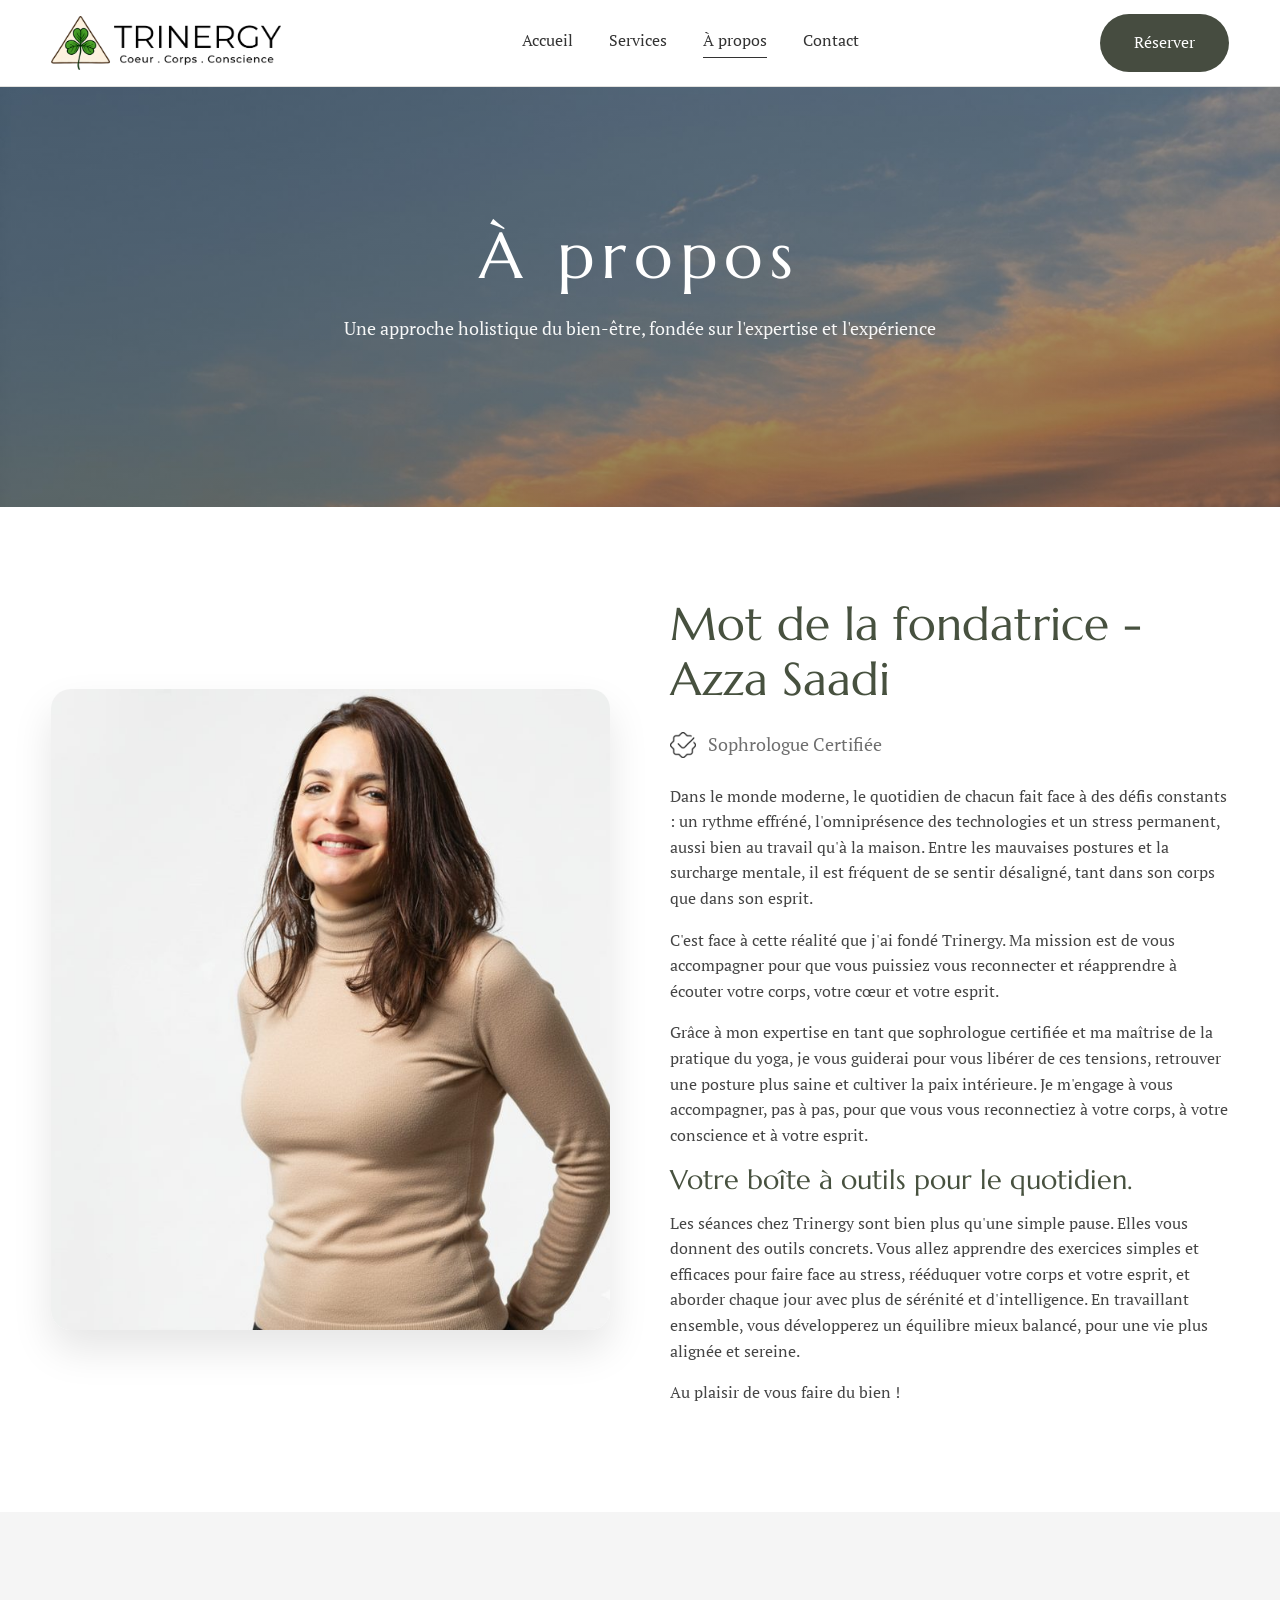
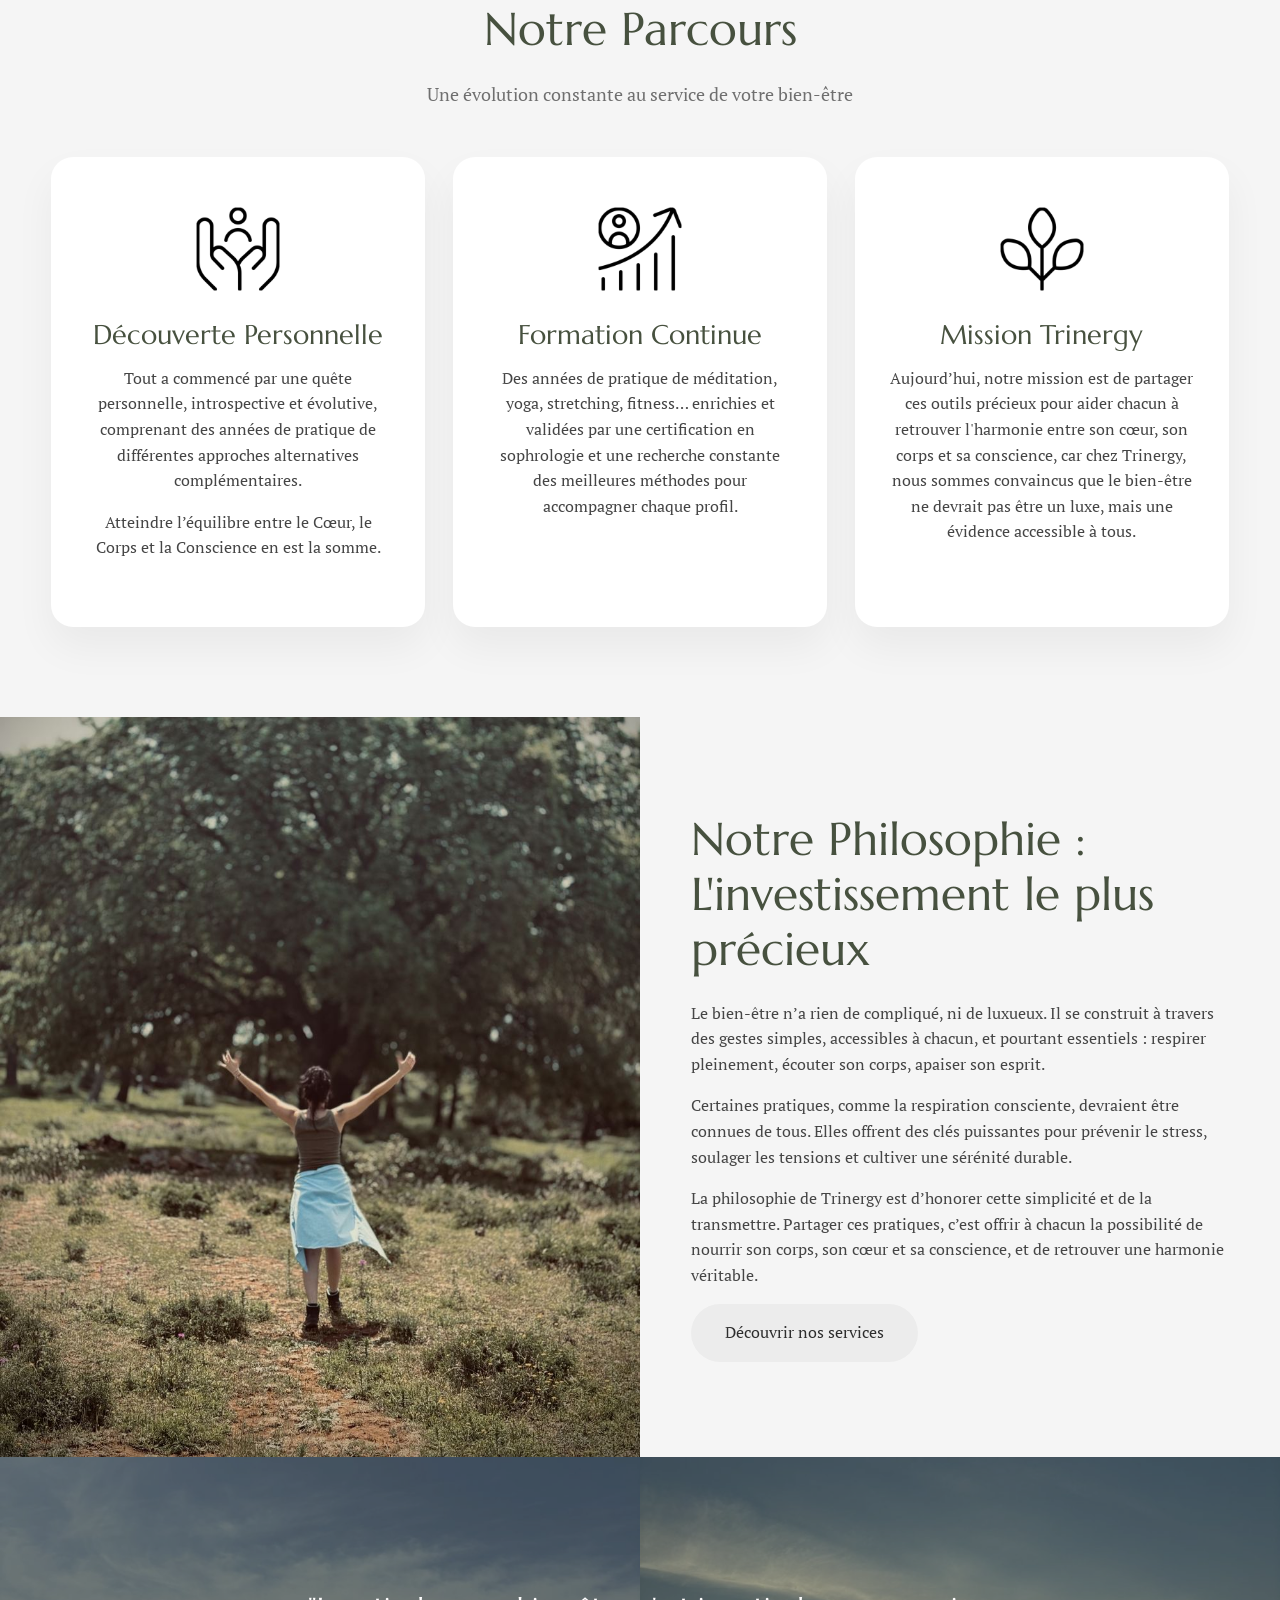
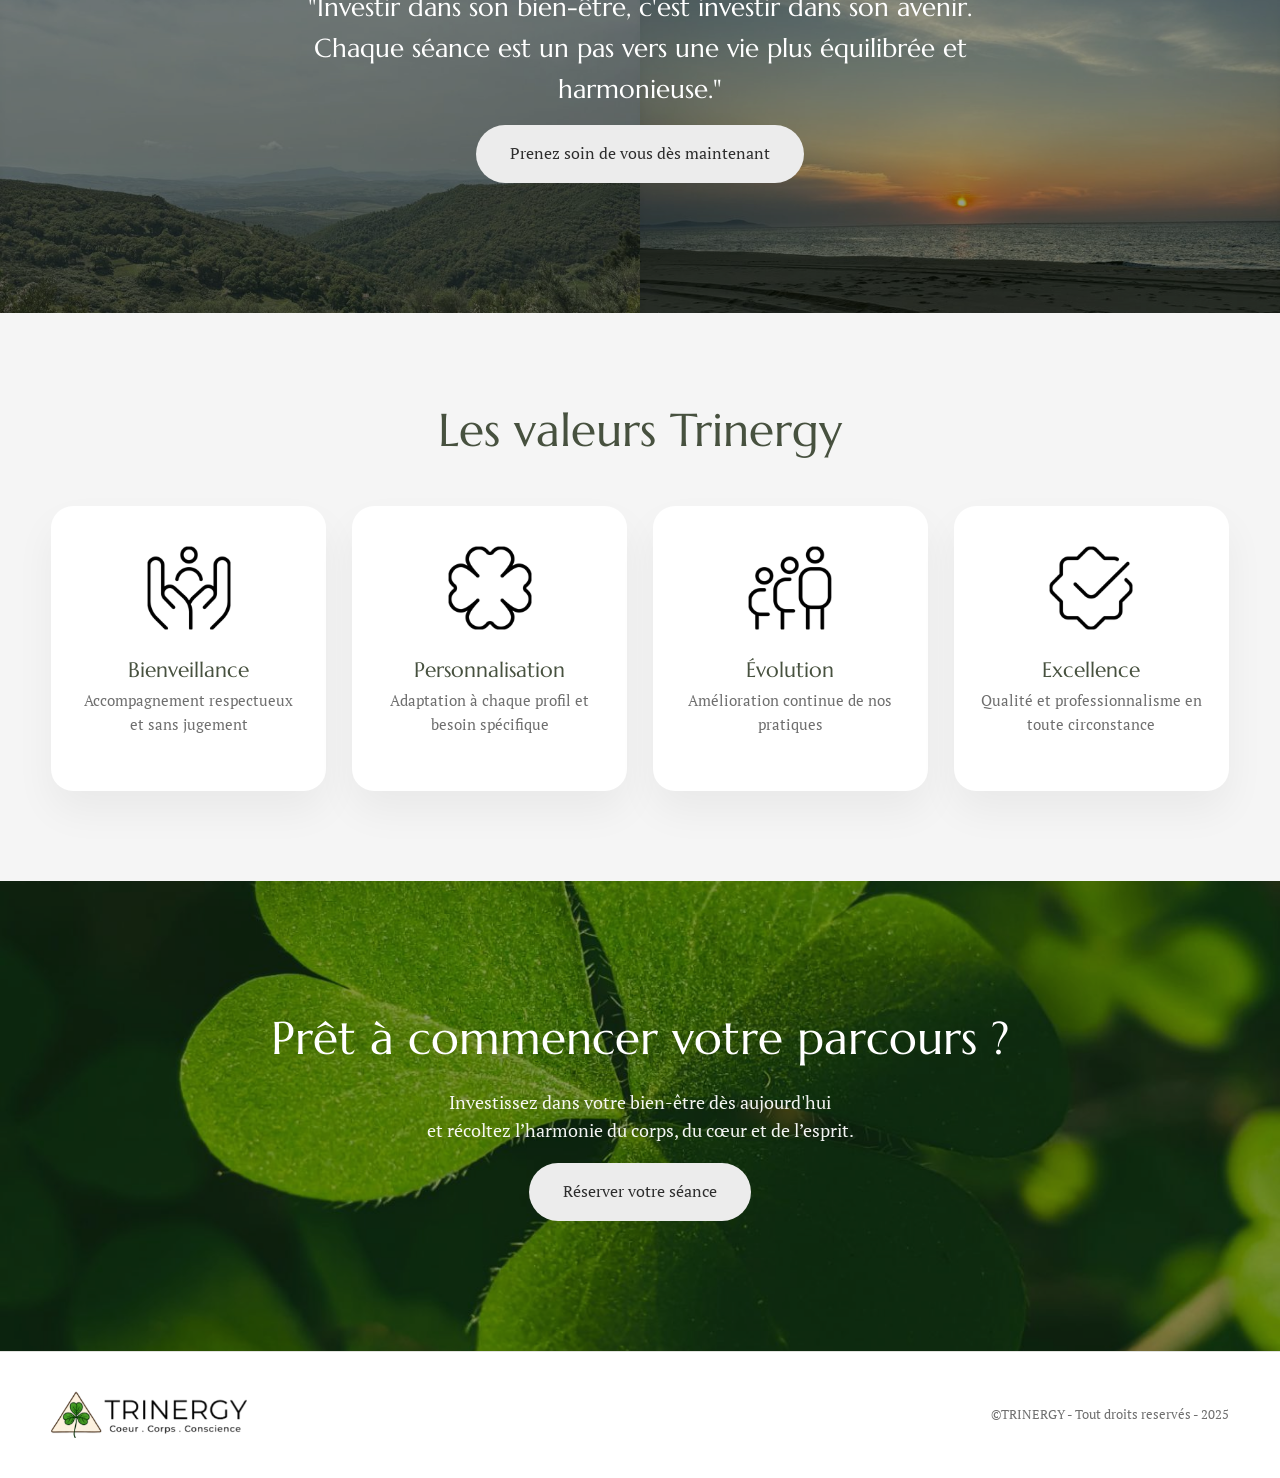
==== about.html @ 1ec33728 "Add files via upload" ====
<!DOCTYPE html>
<html lang="fr">
<head>
<meta charset="UTF-8">
<meta name="viewport" content="width=device-width, initial-scale=1.0">
<title>TRINERGY - À propos</title>
<meta name="description" content="Découvrez l'histoire de Trinergy et de sa fondatrice Azza Saadi, sophrologue certifiée, ainsi que la philosophie et les valeurs de la marque.">
<link rel="icon" href="images/favicon.png" type="image/png">
<link rel="stylesheet" href="css/style.css">
</head>
<body>

<header class="site-header">
  <div class="container">
    <a href="index.html" class="logo"><img src="images/logo.png" alt="Trinergy - Coeur . Corps . Conscience"></a>
    <nav class="main-nav">
      <a href="index.html">Accueil</a>
      <a href="services.html">Services</a>
      <a href="about.html" class="active">À propos</a>
      <a href="contact.html">Contact</a>
      <a href="contact.html" class="btn btn-dark mobile-cta">Réserver</a>
    </nav>
    <div class="header-actions">
      <a href="contact.html" class="btn btn-dark">Réserver</a>
      <button class="nav-toggle" aria-label="Menu" aria-expanded="false"><span></span><span></span></button>
    </div>
  </div>
</header>

<section class="hero hero-small" style="background-image:url('images/hero-about.jpg');">
  <div class="hero-content">
    <h1>À propos</h1>
    <p class="sub">Une approche holistique du bien-être, fondée sur l'expertise et l'expérience</p>
  </div>
</section>

<section class="section">
  <div class="container split">
    <div>
      <img class="founder-photo" src="images/azza-saadi.jpg" alt="Azza Saadi, fondatrice de Trinergy">
    </div>
    <div>
      <h2>Mot de la fondatrice - Azza Saadi</h2>
      <p class="founder-subtitle">
        <img src="images/icon-value-excellence.png" alt="">
        Sophrologue Certifiée
      </p>
      <p>Dans le monde moderne, le quotidien de chacun fait face à des défis constants : un rythme effréné, l'omniprésence des technologies et un stress permanent, aussi bien au travail qu'à la maison. Entre les mauvaises postures et la surcharge mentale, il est fréquent de se sentir désaligné, tant dans son corps que dans son esprit.</p>
      <p>C'est face à cette réalité que j'ai fondé Trinergy. Ma mission est de vous accompagner pour que vous puissiez vous reconnecter et réapprendre à écouter votre corps, votre cœur et votre esprit.</p>
      <p>Grâce à mon expertise en tant que sophrologue certifiée et ma maîtrise de la pratique du yoga, je vous guiderai pour vous libérer de ces tensions, retrouver une posture plus saine et cultiver la paix intérieure. Je m'engage à vous accompagner, pas à pas, pour que vous vous reconnectiez à votre corps, à votre conscience et à votre esprit.</p>
      <h3>Votre boîte à outils pour le quotidien.</h3>
      <p>Les séances chez Trinergy sont bien plus qu'une simple pause. Elles vous donnent des outils concrets. Vous allez apprendre des exercices simples et efficaces pour faire face au stress, rééduquer votre corps et votre esprit, et aborder chaque jour avec plus de sérénité et d'intelligence. En travaillant ensemble, vous développerez un équilibre mieux balancé, pour une vie plus alignée et sereine.</p>
      <p>Au plaisir de vous faire du bien !</p>
    </div>
  </div>
</section>

<section class="section bg-alt">
  <div class="container text-center">
    <h2>Notre Parcours</h2>
    <p class="lede">Une évolution constante au service de votre bien-être</p>
    <div class="parcours-grid">
      <div class="parcours-card">
        <div class="icon">
          <img src="images/icon-decouverte.png" alt="Découverte Personnelle">
        </div>
        <h3>Découverte Personnelle</h3>
        <p>Tout a commencé par une quête personnelle, introspective et évolutive, comprenant des années de pratique de différentes approches alternatives complémentaires.</p>
        <p>Atteindre l’équilibre entre le Cœur, le Corps et la Conscience en est la somme.</p>
      </div>
      <div class="parcours-card">
        <div class="icon">
          <img src="images/icon-formation.png" alt="Formation Continue">
        </div>
        <h3>Formation Continue</h3>
        <p>Des années de pratique de méditation, yoga, stretching, fitness… enrichies et validées par une certification en sophrologie et une recherche constante des meilleures méthodes pour accompagner chaque profil.</p>
      </div>
      <div class="parcours-card">
        <div class="icon">
          <img src="images/icon-mission.png" alt="Mission Trinergy">
        </div>
        <h3>Mission Trinergy</h3>
        <p>Aujourd’hui, notre mission est de partager ces outils précieux pour aider chacun à retrouver l'harmonie entre son cœur, son corps et sa conscience, car chez Trinergy, nous sommes convaincus que le bien-être ne devrait pas être un luxe, mais une évidence accessible à tous.</p>
      </div>
    </div>
  </div>
</section>

<section class="holistic-wrap philosophie-wrap">
  <div class="holistic-image-side" style="background-image:url('images/philosophie.jpg');"></div>
  <div class="holistic-text-side">
    <h2>Notre Philosophie : L'investissement le plus précieux</h2>
    <p>Le bien-être n’a rien de compliqué, ni de luxueux. Il se construit à travers des gestes simples, accessibles à chacun, et pourtant essentiels : respirer pleinement, écouter son corps, apaiser son esprit.</p>
    <p>Certaines pratiques, comme la respiration consciente, devraient être connues de tous. Elles offrent des clés puissantes pour prévenir le stress, soulager les tensions et cultiver une sérénité durable.</p>
    <p>La philosophie de Trinergy est d’honorer cette simplicité et de la transmettre. Partager ces pratiques, c’est offrir à chacun la possibilité de nourrir son corps, son cœur et sa conscience, et de retrouver une harmonie véritable.</p>
    <a href="services.html" class="btn btn-light">Découvrir nos services</a>
  </div>
</section>

<section class="cta-band split-photo-band">
  <div class="split-photo-bg">
    <img src="images/about-cta-mountain.jpg" alt="Paysage nature Trinergy">
    <img src="images/about-cta-beach.jpg" alt="Coucher de soleil plage Trinergy">
  </div>
  <div class="container quote-block">
    <blockquote>"Investir dans son bien-être, c'est investir dans son avenir. Chaque séance est un pas vers une vie plus équilibrée et harmonieuse."</blockquote>
    <a href="contact.html" class="btn btn-light">Prenez soin de vous dès maintenant</a>
  </div>
</section>

<section class="section bg-alt">
  <div class="container text-center">
    <h2>Les valeurs Trinergy</h2>
    <div class="values-grid">
      <div class="value-card">
        <div class="icon">
          <img src="images/icon-value-bienveillance.png" alt="Bienveillance">
        </div>
        <h4>Bienveillance</h4>
        <p>Accompagnement respectueux et sans jugement</p>
      </div>
      <div class="value-card">
        <div class="icon">
          <img src="images/icon-value-personnalisation.png" alt="Personnalisation">
        </div>
        <h4>Personnalisation</h4>
        <p>Adaptation à chaque profil et besoin spécifique</p>
      </div>
      <div class="value-card">
        <div class="icon">
          <img src="images/icon-value-evolution.png" alt="Évolution">
        </div>
        <h4>Évolution</h4>
        <p>Amélioration continue de nos pratiques</p>
      </div>
      <div class="value-card">
        <div class="icon">
          <img src="images/icon-value-excellence.png" alt="Excellence">
        </div>
        <h4>Excellence</h4>
        <p>Qualité et professionnalisme en toute circonstance</p>
      </div>
    </div>
  </div>
</section>

<section class="cta-band" style="background-image:url('images/cta-clover.jpg');">
  <div class="container">
    <h2>Prêt à commencer votre parcours ?</h2>
    <p>Investissez dans votre bien-être dès aujourd'hui<br>et récoltez l’harmonie du corps, du cœur et de l’esprit.</p>
    <a href="contact.html" class="btn btn-light">Réserver votre séance</a>
  </div>
</section>

<footer class="site-footer">
  <div class="container">
    <a href="index.html" class="logo"><img src="images/logo.png" alt="Trinergy"></a>
    <small>©TRINERGY - Tout droits reservés - 2025</small>
  </div>
</footer>

<script src="js/main.js"></script>
</body>
</html>
---- css/style.css ----
/* ==========================================================================
   TRINERGY — feuille de style principale
   ========================================================================== */

@import url('https://fonts.googleapis.com/css2?family=Marcellus&family=PT+Serif:wght@400;700&display=swap');

:root{
  --bg: #f5f5f5;
  --white: #ffffff;
  --text: #454545;
  --text-light: #6f6f6f;
  --heading: #47513f;
  --accent: #899278;
  --accent-dark: #464c40;
  --border: #e2e2df;
  --font-heading: 'Marcellus', 'Times New Roman', serif;
  --font-body: 'PT Serif', Georgia, serif;
  --max-width: 1440px;
  --card-icon-size: 84px;
  --card-icon-gap: 28px;
  --container-inset: max(4vw, calc((100vw - var(--max-width)) / 2 + 4vw));
}

*{ box-sizing: border-box; }

html{ scroll-behavior: smooth; }

body{
  margin: 0;
  font-family: var(--font-body);
  color: var(--text);
  background: var(--white);
  line-height: 1.6;
  -webkit-font-smoothing: antialiased;
}

img{ max-width: 100%; display: block; }

a{ color: inherit; text-decoration: none; }

h1,h2,h3,h4{
  font-family: var(--font-heading);
  color: var(--heading);
  font-weight: 400;
  margin: 0 0 .5em;
  line-height: 1.2;
}

h1{ font-size: clamp(2.4rem, 5vw, 4.4rem); }
h2{ font-size: clamp(1.9rem, 3.6vw, 3rem); }
h3{ font-size: clamp(1.3rem, 2.2vw, 1.7rem); }

p{ margin: 0 0 1em; }

.container{
  max-width: var(--max-width);
  margin: 0 auto;
  padding: 0 4vw;
}

.section{ padding: 90px 0; }
.section.bg-alt{ background: var(--bg); }

.text-center{ text-align: center; }
.eyebrow{
  display:block;
  text-transform: none;
  letter-spacing: .04em;
  color: var(--accent);
  font-family: var(--font-heading);
  font-size: 1.05rem;
  margin-bottom: .4em;
}
.lede{
  max-width: 720px;
  margin: 0 auto 3rem;
  color: var(--text-light);
  font-size: 1.15rem;
  text-align: center;
}

/* Buttons
   ========================================================================== */
.btn{
  display: inline-block;
  padding: 16px 34px;
  border-radius: 300px;
  font-family: var(--font-body);
  font-size: 1rem;
  border: none;
  cursor: pointer;
  transition: transform .18s ease, background .18s ease, box-shadow .18s ease;
}
.btn-dark{
  background: var(--accent-dark);
  color: var(--white);
}
.btn-dark:hover{ background:#373d33; transform: translateY(-2px); }
.btn-light{
  background: #ececec;
  color: #2d2d2d;
}
.btn-light:hover{ background:#e0e0e0; transform: translateY(-2px); }

/* Header
   ========================================================================== */
.site-header{
  position: sticky;
  top: 0;
  z-index: 100;
  border-bottom: 1px solid var(--border);
}
.site-header::before{
  content:"";
  position:absolute;
  inset:0;
  background: rgba(255,255,255,.92);
  backdrop-filter: blur(6px);
  z-index:-1;
}
.site-header .container{
  display:flex;
  align-items:center;
  justify-content: space-between;
  padding-top: 14px;
  padding-bottom: 14px;
}
.logo{ position:relative; z-index:101; }
.logo img{ height: 54px; width:auto; }

nav.main-nav{
  display:flex;
  align-items:center;
  gap: 36px;
}
nav.main-nav a{
  font-family: var(--font-body);
  font-size: 1rem;
  color: #333;
  padding-bottom: 4px;
  border-bottom: 1px solid transparent;
}
nav.main-nav a.active,
nav.main-nav a:hover{
  border-bottom-color: #333;
}
.header-actions{ display:flex; align-items:center; gap: 22px; }

.nav-toggle{
  display:none;
  position:relative;
  width:35px;
  height:35px;
  background:none;
  border:none;
  cursor:pointer;
  padding:0;
  z-index:101;
}
.nav-toggle span{
  position:absolute;
  left:0;
  top:50%;
  width:100%;
  height:1px;
  background: var(--heading);
  transition: transform .25s cubic-bezier(.2,.6,.3,1), width .25s cubic-bezier(.2,.6,.3,1);
}
.nav-toggle span:nth-child(1){ transform: translateY(-6px); }
.nav-toggle span:nth-child(2){ transform: translateY(6px); }
.nav-toggle.active span:nth-child(1){ transform: translateY(0) rotate(45deg); width:80%; }
.nav-toggle.active span:nth-child(2){ transform: translateY(0) rotate(-45deg); width:80%; }
.mobile-cta{ display:none; }

/* Hero
   ========================================================================== */
.hero{
  position: relative;
  min-height: 620px;
  display:flex;
  align-items:center;
  justify-content:center;
  text-align:center;
  color: #fff;
  background-size: cover;
  background-position: center;
  overflow:hidden;
}
.hero::after{
  content:"";
  position:absolute; inset:0;
  background: linear-gradient(180deg, rgba(20,24,16,.32), rgba(20,24,16,.45));
}
.hero-content{
  position:relative;
  z-index:2;
  max-width: 820px;
  padding: 0 6vw;
}
.hero-content .eyebrow{ color:#fff; opacity:.9; font-size:1.2rem; }
.hero-content h1{
  color:#fff;
  letter-spacing: .12em;
  margin-bottom: .3em;
}
.hero-content .sub{
  font-size: 1.15rem;
  margin-bottom: 2rem;
  opacity:.95;
}
.hero.hero-small{ min-height: 420px; }

/* Concept cards
   ========================================================================== */
.concept-grid{
  display:grid;
  grid-template-columns: repeat(3, 1fr);
  gap: 28px;
  margin-top: 3rem;
}
.concept-card{
  background: var(--white);
  border-radius: 22px;
  padding: 50px 34px;
  text-align:center;
  box-shadow: 0 20px 40px rgba(0,0,0,.05);
}
.concept-card img{ width: var(--card-icon-size); height: var(--card-icon-size); margin: 0 auto var(--card-icon-gap); }
.concept-card h3{ color: var(--accent); font-size: 2rem; margin-bottom: .6em; }
.concept-card p{ color: var(--text-light); margin: 0; }

/* Split section (image + text)
   ========================================================================== */
.split{
  display:grid;
  grid-template-columns: 1fr 1fr;
  align-items:center;
  gap: 60px;
}
.split img{ border-radius: 12px; width:100%; height:100%; object-fit:cover; }
.split img.founder-photo{ width:100%; height:auto; aspect-ratio: 632/725; max-width:100%; object-fit:cover; border-radius:20px; margin:0; box-shadow: 0 20px 40px rgba(0,0,0,.10); }
.split.reverse{ direction: rtl; }
.split.reverse > *{ direction: ltr; }
.leaf-list{ list-style:none; padding:0; margin: 1.4em 0; }
.leaf-list li{ margin-bottom: .6em; font-size:1.05rem; }

/* Rectangular offset photo cluster (Services Entreprises)
   ========================================================================== */
.rect-cluster{
  position: relative;
  padding-top: 110px;
}
.rect-cluster .big{
  width: 88%;
  min-height: 420px;
  object-fit: cover;
  border-radius: 18px;
  box-shadow: 0 20px 40px rgba(0,0,0,.10);
}
.rect-cluster .small{
  position: absolute;
  top: 0;
  right: 0;
  width: 55%;
  border-radius: 16px;
  box-shadow: 0 15px 30px rgba(0,0,0,.15);
}

/* Side-by-side service cards (Services Particuliers)
   ========================================================================== */
.service-cards{
  display:grid;
  grid-template-columns: 1fr 1fr;
  gap: 60px;
  margin-top: 3rem;
}
.service-card img{
  width:100%;
  border-radius: 16px;
  height: 280px;
  object-fit: cover;
  margin-bottom: 1.6rem;
}
.service-card p{ color: var(--text); }

/* Services cards (particuliers / entreprises)
   ========================================================================== */
.dual-cards{
  display:grid;
  grid-template-columns: 1fr 1fr;
  gap: 50px;
  margin-top: 3rem;
}
.dual-card{ text-align:left; }
.dual-card .photo-cluster{
  position:relative;
  margin-bottom: 50px;
}
/* Main photo: fills the block, perfectly flush with its edges */
.dual-card .photo-cluster img.p1{
  display:block;
  width:100%;
  aspect-ratio: 515 / 398;
  object-fit: cover;
  border-radius: 40px;
}
/* Accent photo: floats above the main photo, overlapping a corner */
.dual-card .photo-cluster img.p2{
  position:absolute;
  width: 42%;
  aspect-ratio: 1 / 1;
  object-fit: cover;
  border-radius: 50%;
  box-shadow: 0 20px 40px rgba(0,0,0,.15);
}
.dual-card .photo-cluster.cluster-particuliers img.p2{
  top: -10%; left: -10%;
}
.dual-card .photo-cluster.cluster-entreprises img.p2{
  bottom: -10%; right: -10%;
}
.dual-card h3{ font-size: 2rem; margin-bottom: .5em; }
.dual-card p{ color: var(--text-light); }

/* Testimonials
   ========================================================================== */
.testimonial-grid{
  display:grid;
  grid-template-columns: repeat(3, 1fr);
  gap: 24px;
  margin-top: 2.5rem;
}
.testimonial-card{
  background: var(--bg);
  border-radius: 16px;
  padding: 32px 28px;
}
.testimonial-card p{ font-style: italic; color: var(--text); font-size: .98rem; }
.testimonial-card cite{ display:block; margin-top: 1em; font-style:normal; color: var(--accent); font-family: var(--font-heading); }

/* CTA band
   ========================================================================== */
.cta-band{
  position:relative;
  padding: 130px 0;
  text-align:center;
  color:#fff;
  background-size: cover;
  background-position: center;
}
.cta-band::after{ content:""; position:absolute; inset:0; background: rgba(10,20,5,.42); }
.split-photo-bg{ position:absolute; inset:0; display:flex; z-index:0; }
.split-photo-bg img{ width:50%; height:100%; object-fit:cover; display:block; }
.cta-band .container{ position:relative; z-index:2; }
.cta-band h2{ color:#fff; }
.cta-band p{ font-size: 1.1rem; opacity:.95; }

/* Stats (services page)
   ========================================================================== */
.stats-grid{
  display:grid;
  grid-template-columns: repeat(3,1fr);
  gap: 28px;
  margin-top: 3rem;
  text-align:center;
}
.stat-card{
  background: var(--white);
  border-radius: 22px;
  padding: 50px 34px;
  box-shadow: 0 20px 40px rgba(0,0,0,.05);
}
.stat-card .icon{ width: var(--card-icon-size); height: var(--card-icon-size); margin: 0 auto var(--card-icon-gap); color: var(--accent-dark); }
.stat-card .icon svg{ width:100%; height:100%; }
.stat-card .num{ font-family: var(--font-heading); font-size: 3rem; color: var(--heading); }
.stat-card p{ color: var(--text-light); font-size: .95rem; }

/* Feature rows (services detail)
   ========================================================================== */
.feature-block{ padding: 70px 0; border-bottom: 1px solid var(--border); }
.feature-block:last-child{ border-bottom:none; }

/* Timeline (déroulement) */
.timeline{
  display:grid;
  grid-template-columns: repeat(3,1fr);
  gap: 28px;
  margin-top: 3rem;
}
.timeline-card{
  text-align:center;
  background: var(--white);
  border-radius: 22px;
  padding: 46px 28px;
  box-shadow: 0 20px 40px rgba(0,0,0,.05);
}
.timeline-card .icon{ width: var(--card-icon-size); height: var(--card-icon-size); margin:0 auto var(--card-icon-gap); color: var(--accent-dark); }
.timeline-card .icon svg{ width:100%; height:100%; }
.timeline-card .time{ font-family: var(--font-heading); color: var(--accent); font-size: 1.6rem; margin-bottom:.3em; }
.timeline-card h4{ font-family: var(--font-body); font-weight:700; color: var(--heading); margin-bottom:.2em; }
.timeline-card .kicker{ color: var(--accent); font-size:.85rem; text-transform: uppercase; letter-spacing:.05em; margin-bottom:.6em; display:block; }

/* Benefits list */
.benefits-list{
  list-style:none; padding:0; margin: 2rem auto 0; max-width: 820px;
  display:grid; grid-template-columns: 1fr 1fr; gap: 14px 40px;
}
.benefits-list li{ padding-left: 1.6em; position:relative; }
.benefits-list li::before{ content:"❖"; position:absolute; left:0; color: var(--accent); }

/* Values grid (about) */
.values-grid{
  display:grid;
  grid-template-columns: repeat(4,1fr);
  gap: 26px;
  margin-top: 3rem;
  text-align:center;
}
.value-card{
  background: var(--white);
  border-radius: 22px;
  padding: 40px 24px;
  box-shadow: 0 20px 40px rgba(0,0,0,.05);
}
.value-card .icon{ width: var(--card-icon-size); height: var(--card-icon-size); margin:0 auto var(--card-icon-gap); color: var(--accent-dark); }
.value-card .icon svg{ width:100%; height:100%; }
.value-card .icon img{ width:100%; height:100%; object-fit:contain; }
.value-card h4{ font-family: var(--font-heading); font-size:1.3rem; color: var(--heading); margin-bottom:.3em; }
.value-card p{ color: var(--text-light); font-size:.92rem; }

/* Quote block */
.quote-block{
  text-align:center;
  max-width: 780px;
  margin: 0 auto;
}
.quote-block blockquote{
  font-family: var(--font-heading);
  font-size: 1.6rem;
  color: #fff;
  margin: 0 0 .6em;
  font-style: normal;
}
.quote-block .who{ color: var(--accent); }

/* Founder block */
.founder-photo{ border-radius: 20px; width: 100%; height:auto; aspect-ratio: 632/725; object-fit:cover; margin: 0; box-shadow: 0 20px 40px rgba(0,0,0,.10); }
.tag-pill{
  display:inline-flex; align-items:center; gap:10px;
  color: var(--text-light); font-size:1rem; margin-top: 1rem;
}
.tag-pill svg{ width:20px; height:20px; color: var(--accent-dark); }
.founder-subtitle{
  display:flex; align-items:center; gap:12px;
  color: var(--text-light); font-size: 1.15rem;
  margin: .8rem 0 1.5rem;
}
.founder-subtitle img{ width:26px; height:26px; flex-shrink:0; }

/* Parcours steps */
.parcours-grid{
  display:grid; grid-template-columns: repeat(3,1fr); gap: 28px; margin-top: 3rem;
}
.parcours-card{
  text-align:center;
  background: var(--white);
  border-radius: 22px;
  padding: 50px 34px;
  box-shadow: 0 20px 40px rgba(0,0,0,.05);
}
.parcours-card .icon{ width: var(--card-icon-size); height: var(--card-icon-size); margin:0 auto var(--card-icon-gap); color: var(--accent-dark); }
.parcours-card .icon svg{ width:100%; height:100%; }
.parcours-card .icon img{ width:100%; height:100%; object-fit:contain; }

/* Contact page
   ========================================================================== */
.contact-wrap{
  display:grid;
  grid-template-columns: 1fr 1fr;
  min-height: 640px;
}
.contact-form-side{ padding: 90px 4vw; display:flex; flex-direction:column; justify-content:center; }
.contact-form-side .eyebrow{ text-align:left; }
.contact-image-side{ background-size:cover; background-position:center; min-height: 360px; }

/* Holistic approach section (homepage) - full-bleed split like contact page */
.holistic-wrap{
  display:grid;
  grid-template-columns: 1fr 1fr;
  min-height: 740px;
  background: var(--bg);
}
.holistic-text-side{ padding: 90px var(--container-inset); display:flex; flex-direction:column; justify-content:center; align-items:flex-start; }
.holistic-image-side{ background-size:cover; background-position:center bottom; min-height: 420px; }

form.contact-form{ margin-top: 1.6rem; max-width: 520px; }
form.contact-form .row{ display:grid; grid-template-columns: 1fr 1fr; gap: 18px; }
form.contact-form label{ display:block; font-size:.92rem; margin: 1rem 0 .35em; color: var(--text); }
form.contact-form label .req{ color:#999; font-weight:400; font-size:.85em; }
form.contact-form input,
form.contact-form textarea{
  width:100%;
  padding: 12px 14px;
  border: 1px solid #cfcfcf;
  border-radius: 8px;
  font-family: var(--font-body);
  font-size: .98rem;
  background: #fff;
}
form.contact-form textarea{ min-height: 120px; resize: vertical; }
form.contact-form button{ margin-top: 1.6rem; }

.faq{ max-width: 780px; margin: 2.5rem auto 0; }
.faq details{
  border-bottom: 1px solid var(--border);
  padding: 20px 0;
}
.faq summary{
  cursor:pointer;
  font-family: var(--font-heading);
  font-size: 1.25rem;
  color: var(--heading);
  list-style: none;
  display:flex;
  align-items:center;
  justify-content:space-between;
}
.faq summary::-webkit-details-marker{ display:none; }
.faq summary::after{ content:"+"; font-size:1.4rem; color: var(--accent); transition: transform .2s ease; }
.faq details[open] summary::after{ content:"–"; }
.faq details p{ margin-top: .8em; color: var(--text-light); }

.contact-info{
  text-align:center;
  padding: 60px 0;
}
.contact-info a{ color: var(--heading); }

/* Footer
   ========================================================================== */
footer.site-footer{
  background: var(--white);
  border-top: 1px solid var(--border);
  padding: 40px 0;
}
footer.site-footer .container{
  display:flex;
  align-items:center;
  justify-content:space-between;
  flex-wrap: wrap;
  gap: 16px;
}
footer.site-footer .logo img{ height: 46px; }
footer.site-footer small{ color: var(--text-light); }

/* Responsive
   ========================================================================== */
@media (max-width: 900px){
  .concept-grid,
  .stats-grid,
  .testimonial-grid,
  .parcours-grid,
  .timeline{ grid-template-columns: 1fr; }
  .values-grid{ grid-template-columns: 1fr 1fr; }
  .dual-cards{ grid-template-columns: 1fr; }
  .service-cards{ grid-template-columns: 1fr; }
  .rect-cluster{ padding-top: 90px; }
  .rect-cluster .small{ width: 62%; }
  .split, .split.reverse{ grid-template-columns: 1fr; direction: ltr; }
  .split.reverse{ }
  .contact-wrap{ grid-template-columns: 1fr; }
  .holistic-wrap{ grid-template-columns: 1fr; }
  .benefits-list{ grid-template-columns: 1fr; }
  nav.main-nav{
    position:fixed;
    top:0; left:0; right:0; bottom:0;
    width:100%; height:100%;
    margin:0;
    background: var(--bg);
    flex-direction:column;
    align-items:center;
    justify-content:center;
    gap:0;
    padding: 0;
    border-bottom:none;
    opacity:0;
    visibility:hidden;
    pointer-events:none;
    transition: opacity .4s cubic-bezier(.4,0,.2,1), visibility .4s cubic-bezier(.4,0,.2,1);
    z-index:99;
  }
  nav.main-nav.open{
    display:flex;
    opacity:1;
    visibility:visible;
    pointer-events:auto;
  }
  nav.main-nav a{
    font-size: clamp(1.8rem, 7vw, 2.4rem);
    color: var(--heading);
    margin: 16px 0;
    padding:0;
    border-bottom:none;
  }
  nav.main-nav a.active,
  nav.main-nav a:hover{ border-bottom:none; opacity:.7; }
  nav.main-nav .mobile-cta{
    display:inline-block;
    font-size: 1rem;
    padding: 16px 34px;
    margin: 48px 0 0;
    background:#000;
    color:#fff;
  }
  .header-actions > a.btn{ display:none; }
  .nav-toggle{ display:block; }
}
@media (max-width: 560px){
  .values-grid{ grid-template-columns: 1fr; }
  .section{ padding: 60px 0; }
}
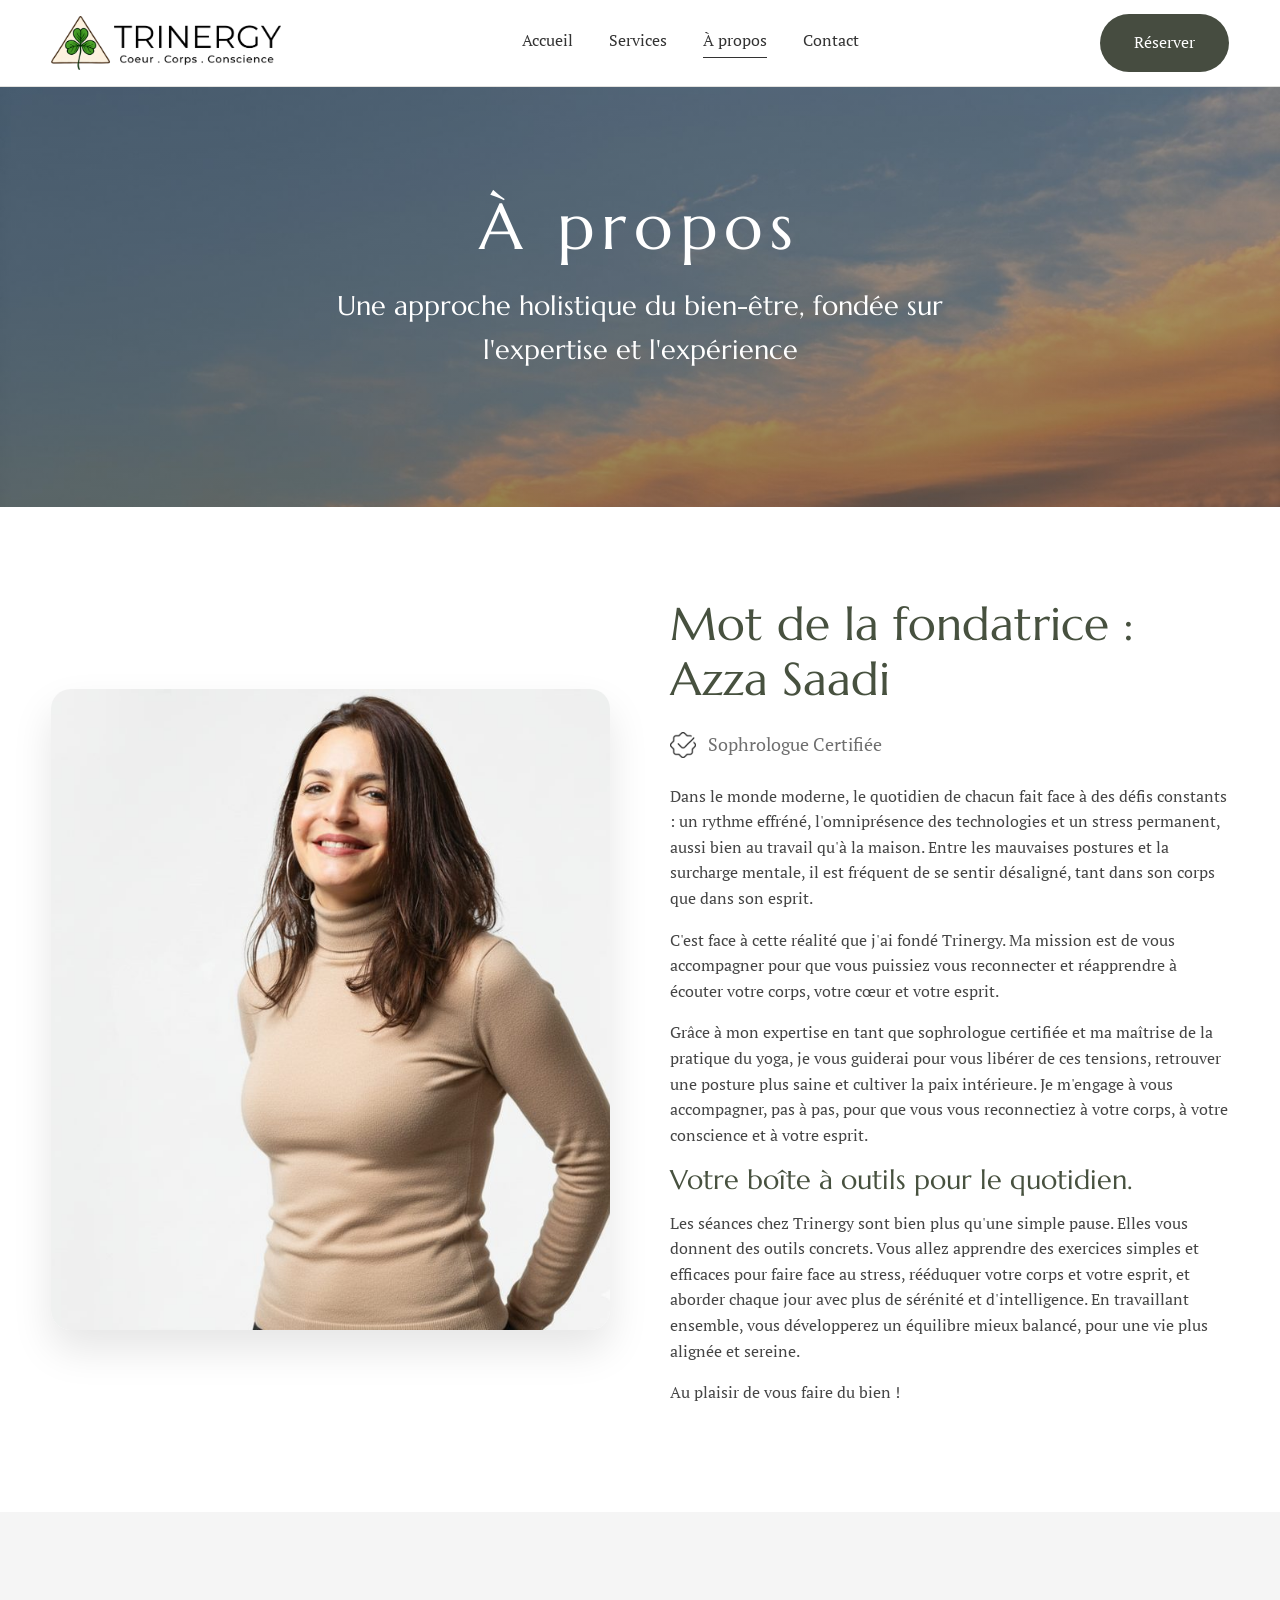
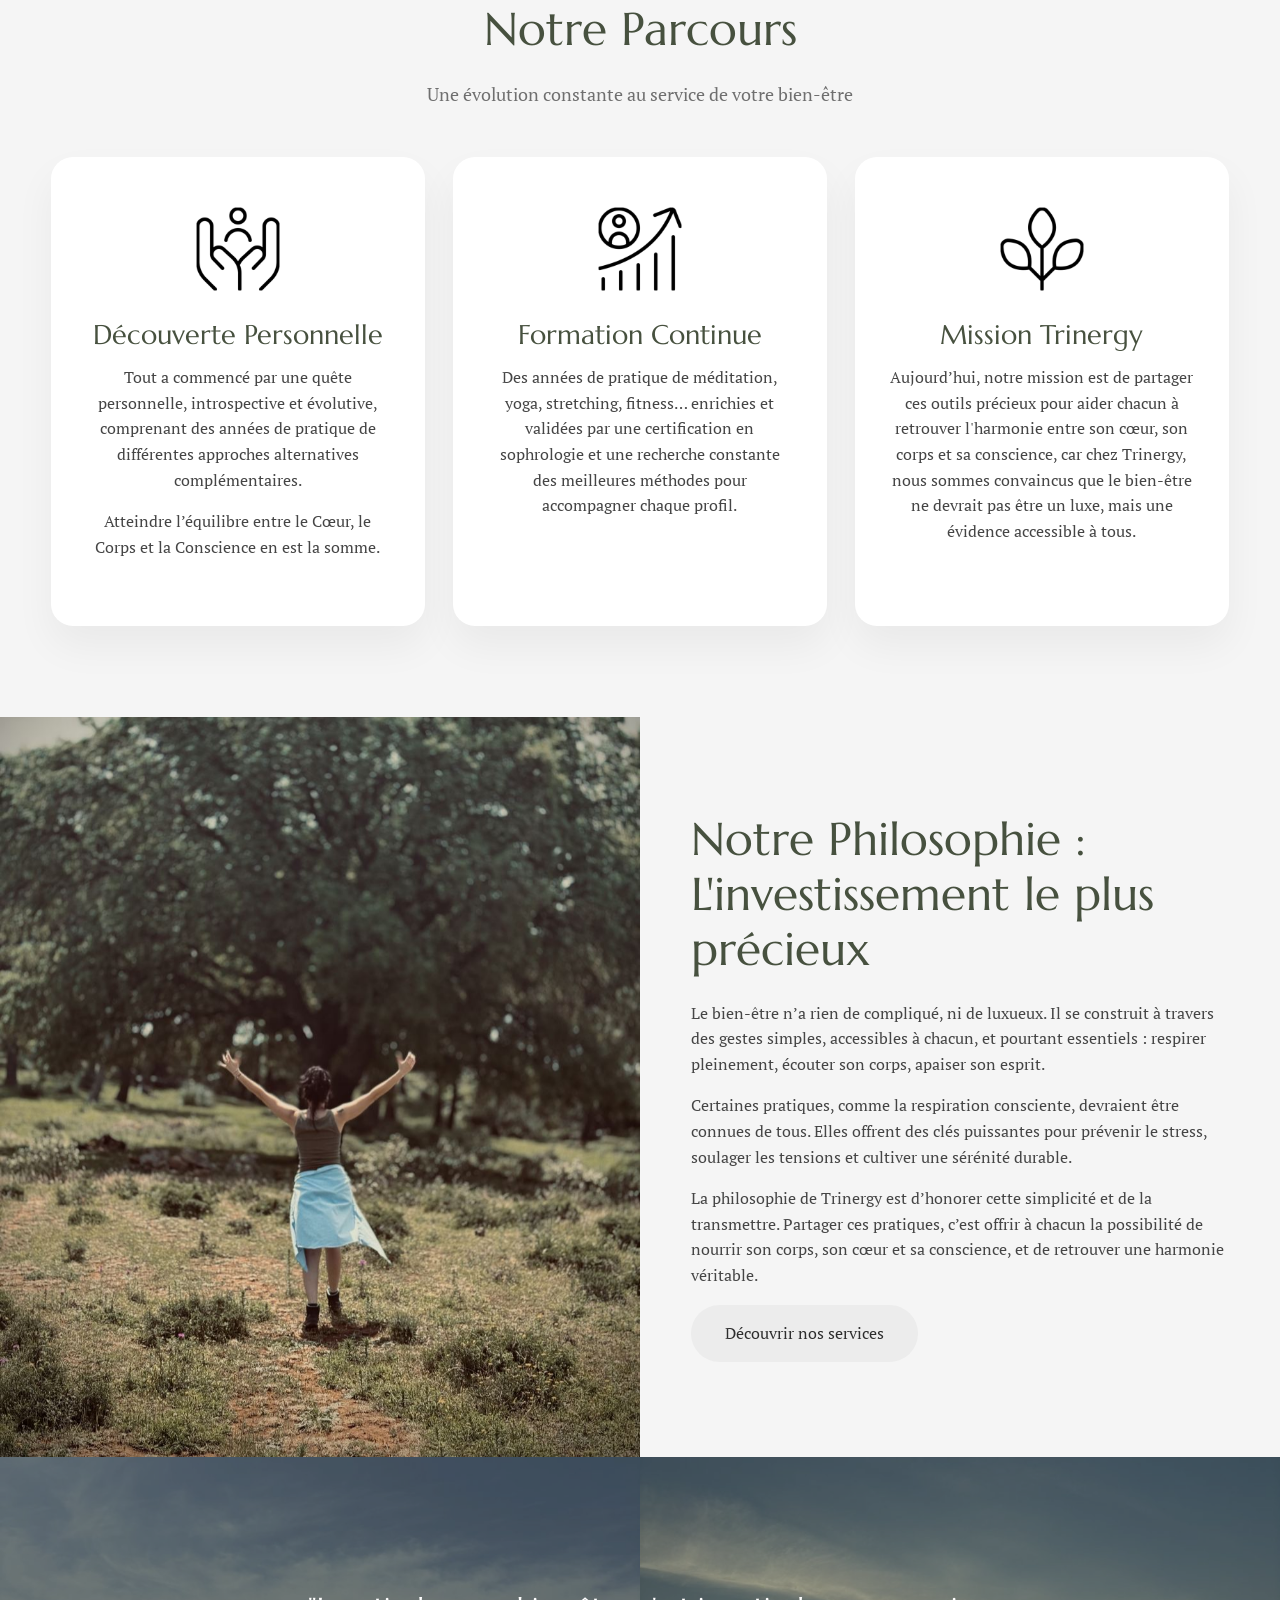
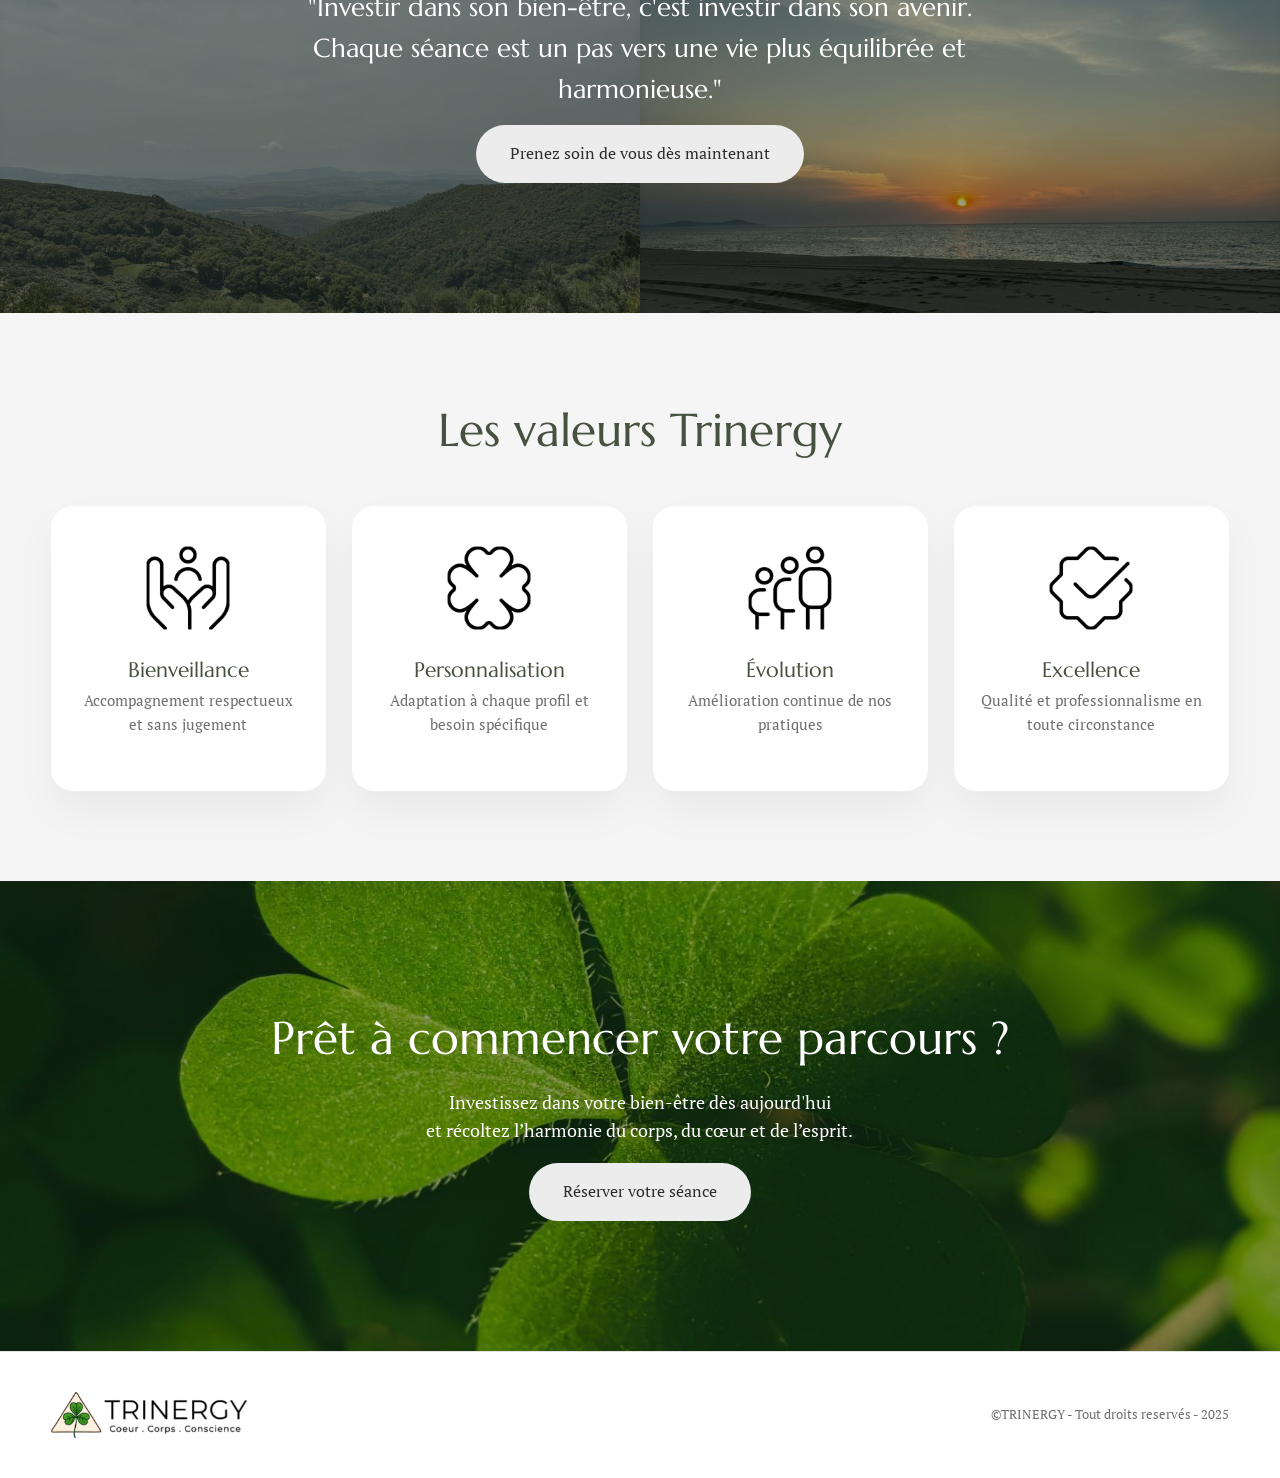
==== commit dbac4421: "Mise à jour du site 2026-08-25 13:24" ====
--- a/about.html
+++ b/about.html
@@ -40,7 +40,7 @@
       <img class="founder-photo" src="images/azza-saadi.jpg" alt="Azza Saadi, fondatrice de Trinergy">
     </div>
     <div>
-      <h2>Mot de la fondatrice - Azza Saadi</h2>
+      <h2>Mot de la fondatrice :<br>Azza Saadi</h2>
       <p class="founder-subtitle">
         <img src="images/icon-value-excellence.png" alt="">
         Sophrologue Certifiée
--- a/css/style.css
+++ b/css/style.css
@@ -95,12 +95,12 @@
   background: var(--accent-dark);
   color: var(--white);
 }
-.btn-dark:hover{ background:#373d33; transform: translateY(-2px); }
+.btn-dark:hover, a.btn-dark:hover{ background:#373d33; transform: translateY(-2px); }
 .btn-light{
   background: #ececec;
   color: #2d2d2d;
 }
-.btn-light:hover{ background:#e0e0e0; transform: translateY(-2px); }
+.btn-light:hover, a.btn-light:hover{ background:#e0e0e0; transform: translateY(-2px); }
 
 /* Header
    ========================================================================== */
@@ -197,16 +197,17 @@
   max-width: 820px;
   padding: 0 6vw;
 }
-.hero-content .eyebrow{ color:#fff; opacity:.9; font-size:1.2rem; }
+.hero-content .eyebrow{ color:#fff; font-size:1.2rem; }
 .hero-content h1{
   color:#fff;
   letter-spacing: .12em;
   margin-bottom: .3em;
 }
 .hero-content .sub{
-  font-size: 1.15rem;
+  font-family: var(--font-heading);
+  font-weight: 400;
+  font-size: 1.7rem;
   margin-bottom: 2rem;
-  opacity:.95;
 }
 .hero.hero-small{ min-height: 420px; }
 
@@ -353,7 +354,7 @@
 .split-photo-bg img{ width:50%; height:100%; object-fit:cover; display:block; }
 .cta-band .container{ position:relative; z-index:2; }
 .cta-band h2{ color:#fff; }
-.cta-band p{ font-size: 1.1rem; opacity:.95; }
+.cta-band p{ font-size: 1.1rem; }
 
 /* Stats (services page)
    ========================================================================== */
@@ -563,6 +564,9 @@
   .timeline{ grid-template-columns: 1fr; }
   .values-grid{ grid-template-columns: 1fr 1fr; }
   .dual-cards{ grid-template-columns: 1fr; }
+  .dual-card .photo-cluster.cluster-particuliers img.p2{ left: 2%; }
+  .dual-card .photo-cluster.cluster-entreprises img.p2{ right: 2%; }
+  .hero-content .sub{ font-size: 1.4rem; }
   .service-cards{ grid-template-columns: 1fr; }
   .rect-cluster{ padding-top: 90px; }
   .rect-cluster .small{ width: 62%; }
@@ -619,3 +623,23 @@
   .values-grid{ grid-template-columns: 1fr; }
   .section{ padding: 60px 0; }
 }
+
+/* Scroll reveal animation
+   ========================================================================== */
+.reveal{
+  opacity: 0;
+  transform: translateY(28px);
+  transition: opacity 1.3s cubic-bezier(.2,.65,.3,1), transform 1.3s cubic-bezier(.2,.65,.3,1);
+  will-change: opacity, transform;
+}
+.reveal.is-visible{
+  opacity: 1;
+  transform: translateY(0);
+}
+@media (prefers-reduced-motion: reduce){
+  .reveal{
+    opacity: 1 !important;
+    transform: none !important;
+    transition: none !important;
+  }
+}
